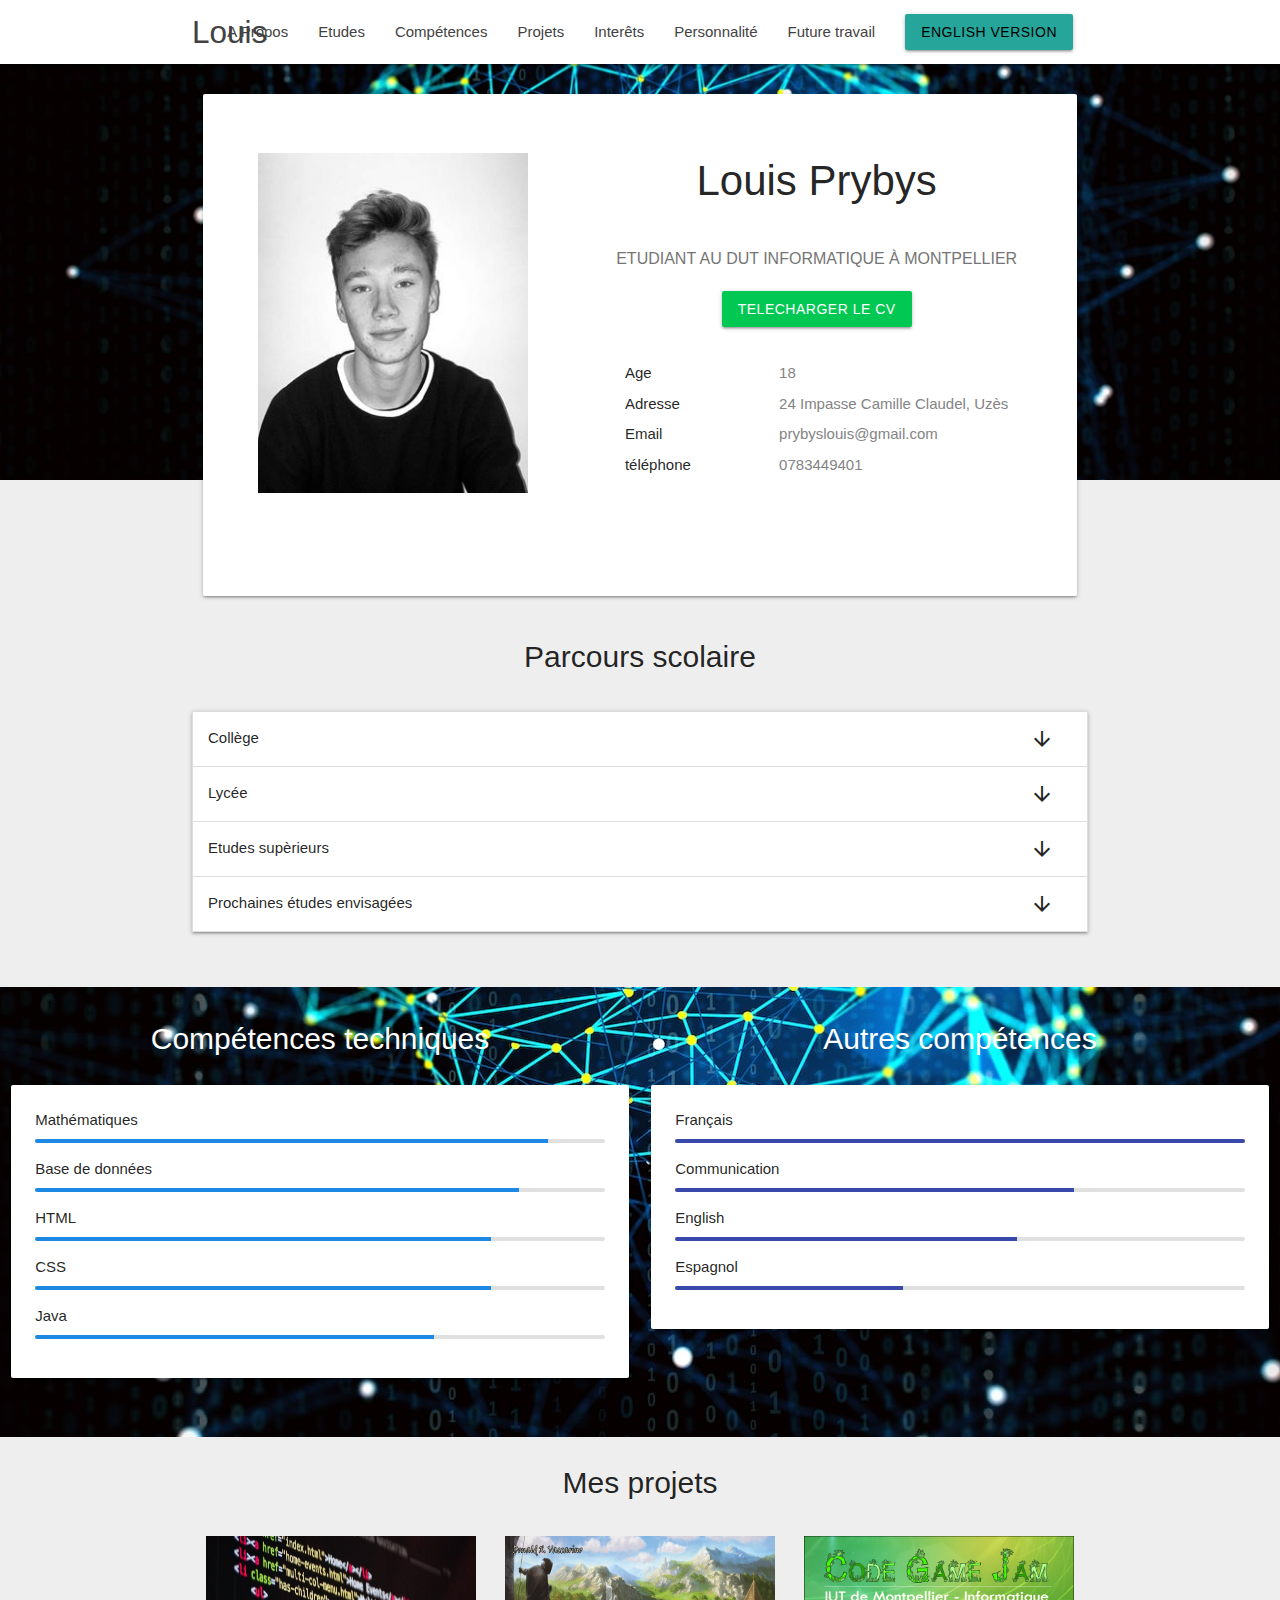
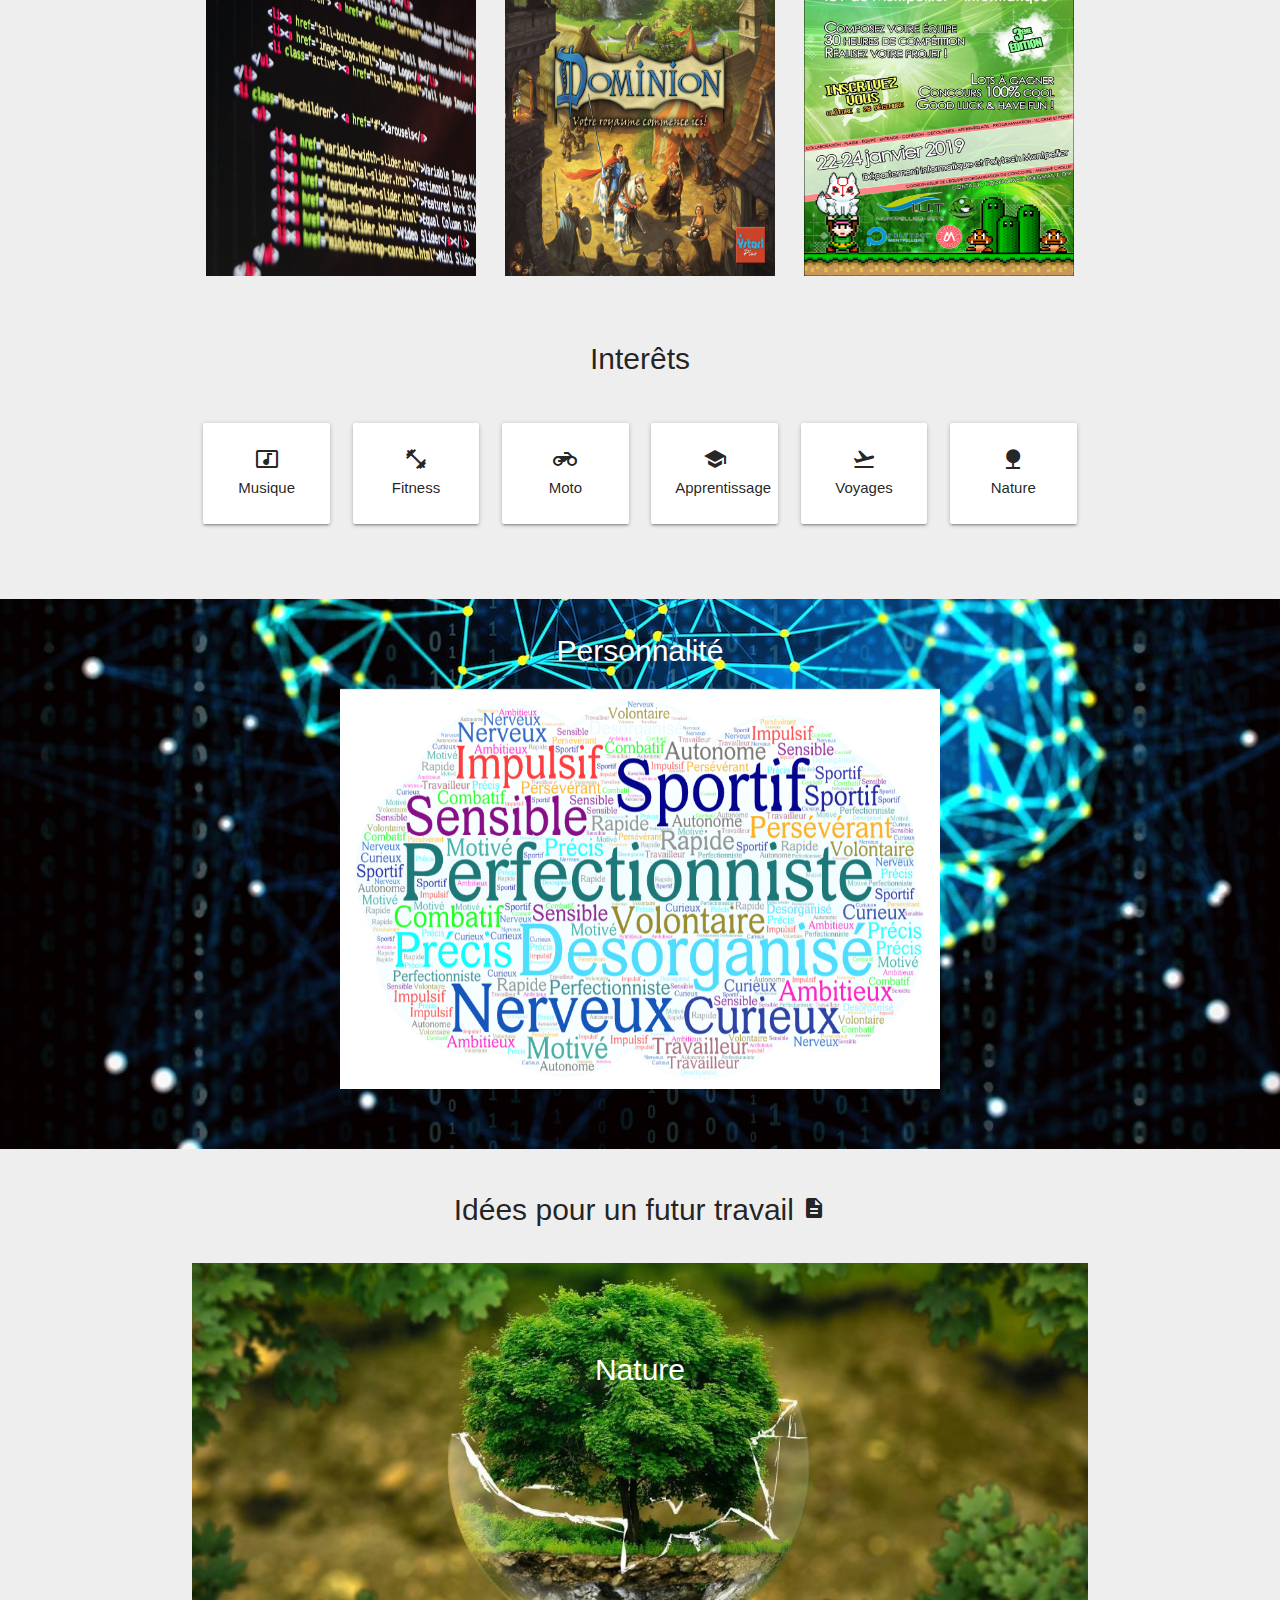
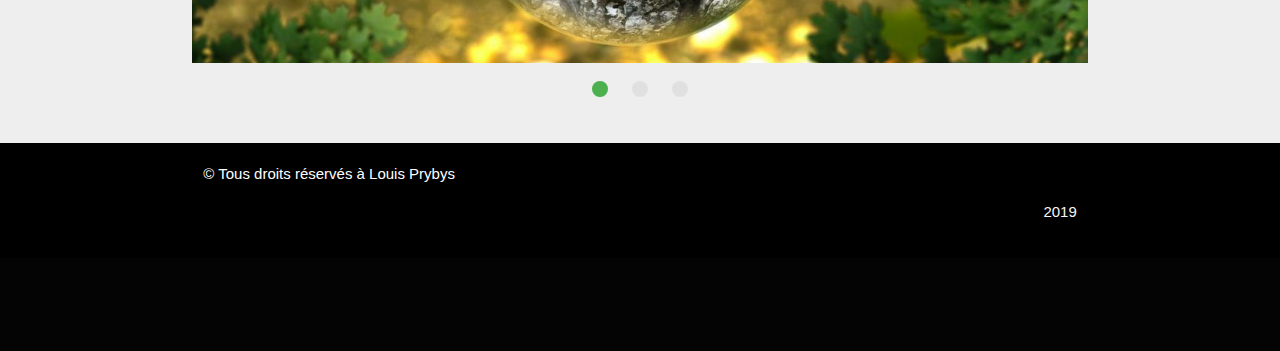
==== index1.html @ 8a9b7760 "Add files via upload" ====
<!DOCTYPE html>
<html>
	<head>
		<title>Personal Website</title>
		<meta charset="utf-8">
		<!--Import Google Icon Font-->
		<link href="https://fonts.googleapis.com/icon?family=Material+Icons" rel="stylesheet">
		<!-- Social media Font -->
		<link rel="stylesheet" href="https://d1azc1qln24ryf.cloudfront.net/114779/Socicon/style-cf.css?9ukd8d">
		<!-- Materialize: Compiled and minified CSS -->
		<link rel="stylesheet" href="https://cdnjs.cloudflare.com/ajax/libs/materialize/1.0.0/css/materialize.min.css">
		<link rel="stylesheet" type="text/css" href="./accueilstyle.css">
		<!--Let browser know website is optimized for mobile-->
		<meta name="viewport" content="width=device-width, initial-scale=1.0"/>
	</head>
	<body class="grey lighten-3">
		<header>
			<div class="header-bg"></div>
			<nav class="nav-wraper white">
				<div class="container">
					<a href="#" class="brand-logo grey-text text-darken-3">Louis</a>
					<a data-target="sidenav" class="sidenav-trigger grey-text text-darken-3"><i class="material-icons">menu</i></a>
					<ul id="nav-mobile" class="right hide-on-med-and-down">
						<li><a class="grey-text text-darken-3" href="#about">A Propos</a></li>
						<li><a class="grey-text text-darken-3" href="#school">Etudes</a></li>
						<li ><a class="grey-text text-darken-3" href="#skills">Compétences</a></li>
						<li><a class="grey-text text-darken-3" href="#projects">Projets</a></li>
						<li ><a class="grey-text text-darken-3" href="#interests">Interêts</a></li>
						<li><a class="grey-text text-darken-3" href="#personnality">Personnalité</a></li>
						<li ><a class="grey-text text-darken-3" href="#futurejob">Future travail</a></li>
						<li ><a class="waves-effect waves-light btn black-text text-darken-1" href="./index.html">English Version</a></li>
					</ul>
				</div>
			</nav>
		</header>
		<ul id="sidenav" class="sidenav">
			<li><a class="grey-text text-darken-3" href="#about">A propos</a></li>
			<li><a class="grey-text text-darken-3" href="#school">Etudes</a></li>
			<li ><a class="grey-text text-darken-3" href="#skills">Compétences</a></li>
			<li><a class="grey-text text-darken-3" href="#projects">Projets</a></li>
			<li ><a class="grey-text text-darken-3" href="#interests">Interêts</a></li>
			<li><a class="grey-text text-darken-3" href="#personnality">Personnalité</a></li>
			<li ><a class="grey-text text-darken-3" href="#futurejob">Future travail</a></li>
			<li ><a class="waves-effect waves-light btn black-text text-darken-1" href="./pageaccueil.html">English Version</a></li>
		</ul>
		<div class="wrapper container">
			<!-- first card with personal info -->
			<div class="row">
				<div class="col s12">
					<div class="card">
						<div class="card-content ">
							<div class="row ">
								<div class="col s12 l5 center">
									<img class="responsive-img avatar" src="./image/Louis.jpg" alt="Image de Louis">
									<ul class="social-icons">
										<li>
											<a target="_blank" href="https://www.facebook.com/louis.prybys.7" class="pure-button button-socicon"><span class="socicon socicon-facebook grey-text text-darken-1"></span></a>
										</li>
										<li>
											<a target="_blank" href="https://www.instagram.com/louisprybys/?hl=fr" class="pure-button button-socicon"><span class="socicon socicon-linkedin grey-text text-darken-1"></span></a>
										</li>
										<li>
											<a target="_blank" href="https://www.linkedin.com/in/louis-prybys-404544171/" class="pure-button button-socicon"><span class="socicon socicon-instagram grey-text text-darken-1"></span></a>
										</li>
									</ul>
								</div>
								<div class="col s12 l7 info center">
									<h1 id="about" class="scrollspy">Louis Prybys</h1>
									<p class="grey-text text-darken-1 student">
										Etudiant au DUT informatique à Montpellier
									</p>
									<div class="student">
										<a class="waves-effect waves-light btn green accent-4" href="./docs/CV.pdf" target="_blank" download id="CV">TELECHARGER LE CV</a>
									</div>
									<ul class="student">
										<li>
											<span class="profile-title">Age</span>
											<span class="profile-desc">18</span>
										</li>
										<li>
											<span class="profile-title">Adresse</span>
											<span class="profile-desc">24 Impasse Camille Claudel, Uzès</span>
										</li>
										<li>
											<span class="profile-title">Email</span>
											<span class="profile-desc">prybyslouis@gmail.com</span>
										</li>
										<li>
											<span class="profile-title">téléphone</span>
											<span class="profile-desc">0783449401</span>
										</li>
									</ul>
								</div>
							</div>
						</div>
					</div>
				</div>
			</div>
			<div>
				<h3 id="school" class="padding">Parcours scolaire</h3>
				<ul class="collapsible">
					<li>
						<div class="collapsible-header">
							Collège
							<i class="fleche material-icons">arrow_downward</i>
						</div>
						<div class="collapsible-body">
							<span>Etudiant au Collège Jean Louis Trintignant,30700 Uzès. <br>Brevet des collèges : Mention Bien.</span>
						</div>
					</li>
					<li>
						<div class="collapsible-header">
							Lycée
							<i class=" fleche material-icons">arrow_downward</i>
						</div>
						<div class="collapsible-body">
							<span>Etudiant au Lycée Charles Gide, 30700 Uzès. <br>Baccalauréat : AB Mention.</span>
						</div>
					</li>
					<li>
						<div class="collapsible-header">
							Etudes supèrieurs
							<i class="fleche material-icons">arrow_downward</i>
						</div>
						<div class="collapsible-body">
							<span>Etudiant DUT informatique de Montpellier. Première année.</span>
						</div>
					</li>
					<li>
						<div class="collapsible-header">
							Prochaines études envisagées
							<i class="fleche material-icons">arrow_downward</i>
						</div>
						<div class="collapsible-body">
							<span>Ecoles d'ingénieurs (Ecole des Mines ou Polytech).</span>
						</div>
					</li>
				</ul>
			</div>
		</div>
		<!-- Skills -->
		<div class="parallax-container">
			<div class="parallax">
				<img alt="Image parallax" src="./image/artifi.jpg">
			</div>
			<div class="row">
				<div class="col s12 l6">
					<h2 id="skills" class="scrollspy">Compétences techniques</h2>
					<div class="card">
						<div class="card-content">
							<div>
								Mathématiques
							</div>
							<div class="progress grey lighten-2">
								<div class="determinate blue darken-1" style="width: 90%"></div>
							</div>
							<div>
								Base de données
							</div>
							<div class="progress grey lighten-2">
								<div class="determinate blue darken-1" style="width: 85%"></div>
							</div>
							<div>
								HTML
							</div>
							<div class="progress grey lighten-2">
								<div class="determinate blue darken-1" style="width: 80%"></div>
							</div>
							<div>
								CSS
							</div>
							<div class="progress grey lighten-2">
								<div class="determinate blue darken-1" style="width: 80%"></div>
							</div>
							<div>
								Java
							</div>
							<div class="progress grey lighten-2">
								<div class="determinate blue darken-1" style="width: 70%"></div>
							</div>
						</div>
					</div>
				</div>
				<div class="col s12 l6">
					<h2 class="scrollspy">Autres compétences</h2>
					<div class="card">
						<div class="card-content">
							<div>
								Français
							</div>
							<div class="progress grey lighten-2">
								<div class="determinate indigo darken-1" style="width: 100%"></div>
							</div>
							<div>
								Communication
							</div>
							<div class="progress grey lighten-2">
								<div class="determinate indigo darken-1" style="width: 70%"></div>
							</div>
							<div>
								English
							</div>
							<div class="progress grey lighten-2">
								<div class="determinate indigo darken-1" style="width: 60%"></div>
							</div>
							<div>
								Espagnol
							</div>
							<div class="progress grey lighten-2">
								<div class="determinate  indigo darken-1" style="width: 40%"></div>
							</div>
						</div>
					</div>
				</div>
			</div>
		</div>
		<div class="row large center">
			<h3 id="projects" class="padding">Mes projets</h3>
			<div class="col l4 m6 s12">
				<img class="responsive-img " src="./image/code.jpg" alt="Image projects" onclick="toggle_text('span_txt');">
				<br />
				<span id="span_txt" style="display: none;">Code : j'ai réalisé avec mon équipe un site à l'aide du cms joomla.<a target="_blank" href="https://iut-info-projet.cloudaccess.host/index.php">Notre site</a></span>
			</div>
			<div class="col l4 m6 s12">
				<img class="responsive-img" src="./image/game.jpg" alt="Image projects" onclick="toggle_text1('span_txt1');">
				<br />
				<span id="span_txt1" style="display: none;">Game :Dans le cadre du DUT nous avons conçu un jeu de société entièrement en java.</span>
			</div>
			<div class="col l4 m6 s12">
				<img class="responsive-img jam" src="./image/jam.jpg" alt="Image projects" onclick="toggle_text2('span_txt2');">
				<br />
				<span id="span_txt2" style="display: none;">Jam :J'ai participé à la conception d'un jeu vidéo en groupe de 5. Le concours durait 30 heures d'affilés et cela m'a permit de repousser mes limites à la fois physiques et intellectuel.<a href="./amarok/amarok.html">Jouer</a></span>
			</div>
		</div>
		<div class="wrapper container">
			<div class="interests">
				<h3 id="interests" class="scrollspy">Interêts</h3>
				<div class="row interests">
					<div class="col s6 m4 l2">
						<div class="card">
							<div class="card-content center">
								<div>
									<i class="material-icons">music_video</i>
								</div>
								<div>
									Musique
								</div>
							</div>
						</div>
					</div>
					<div class="col s6 m4 l2">
						<div class="card">
							<div class="card-content center">
								<div>
									<i class="material-icons">fitness_center</i>
								</div>
								<div>
									Fitness
								</div>
							</div>
						</div>
					</div>
					<div class="col s6 m4 l2">
						<div class="card">
							<div class="card-content center">
								<div>
									<i class="material-icons">motorcycle</i>
								</div>
								<div>
									Moto
								</div>
							</div>
						</div>
					</div>
					<div class="col s6 m4 l2">
						<div class="card">
							<div class="card-content center">
								<div>
									<i class="material-icons">school</i>
								</div>
								<div>
									Apprentissage
								</div>
							</div>
						</div>
					</div>
					<div class="col s6 m4 l2">
						<div class="card">
							<div class="card-content center">
								<div>
									<i class="material-icons">flight_takeoff</i>
								</div>
								<div>
									Voyages
								</div>
							</div>
						</div>
					</div>
					<div class="col s6 m4 l2">
						<div class="card">
							<div class="card-content center">
								<div>
									<i class="material-icons">nature</i>
								</div>
								<div>
									Nature
								</div>
							</div>
						</div>
					</div>
				</div>
			</div>
		</div>
		<div class="parallax-container para">
			<div class="parallax">
				<img alt="Image parallax" src="./image/artifi.jpg">
			</div>
			<div class="positionnuage">
				<h2 id="personnality">Personnalité</h2>
				<img class="materialboxed" alt="Image de mon nuage de mots" src="./image/cloud.png">
			</div>
		</div>
		<div class="think">
			<h3 id="futurejob" class="padding scrollspy" >Idées pour un futur travail <i class="material-icons">description</i></h3>
		</div>
		<div class="wrapper container">
			<div class="slider">
				<ul class="slides">
					<li>
						<img src="./image/nature.jpg" alt="Image de mon future domaine d'activité">
						<div class="caption center-align">
							<h3>Nature</h3>
						</div>
					</li>
					<li>
						<img src="./image/espace.jpg" alt="Image de mon future domaine d'activité">
						<div class="caption left-align">
							<h3>Espace</h3>
						</div>
					</li>
					<li>
						<img src="./image/technologie-informatique.png" alt="Image de mon future domaine d'activité">
						<div class="caption right-align">
							<h3>Technologies</h3>
						</div>
					</li>
				</ul>
			</div>
		</div>
		<footer class="page-footer">
			<div class="container">
				<div class="row">
					<div class="col l16 s12">
						© Tous droits réservés à Louis Prybys
					</div>
					<div class="col l16 s12">
						<p class="grey-text text-lighten-4 right">
							2019
						</p>
					</div>
				</div>
			</div>
			<div class="footer-copyright">
				<div class="container">
					<div class="row">
						<div class="col l12 s12">
							<ul class="social-icons left">
								<li>
									<a target="_blank" href="https://www.facebook.com/louis.prybys.7" class="pure-button button-socicon"><span class="socicon socicon-facebook white-text text-darken-1"></span></a>
								</li>
								<li>
									<a target="_blank" href="https://www.instagram.com/louisprybys/?hl=fr" class="pure-button button-socicon"><span class="socicon socicon-linkedin white-text text-darken-1"></span></a>
								</li>
								<li>
									<a target="_blank" href="https://www.linkedin.com/in/louis-prybys-404544171/" class="pure-button button-socicon"><span class="socicon socicon-instagram white-text text-darken-1"></span></a>
								</li>
							</ul>
						</div>
					</div>
				</div>
			</div>
		</footer>
		<a class="back-to-top" href="#"><img alt="Back to Top" src="./image/fleche.png" data-jpibfi-post-excerpt="" data-jpibfi-post-url="http://www.cdl-graphicart.com/un-bouton-back-to-top-fluide-grace-a-jquery/" data-jpibfi-post-title="Un bouton "back to top" fluide grâce à jQuery" data-jpibfi-src="https://lh3.googleusercontent.com/-3RldGtL2azw/VrOzk609bmI/AAAAAAAABMw/xk8QnsFub7Q/s70-Ic42/BackToTop.png" ></a>
		<!-- Compiled and minified JavaScript -->
		<script src="https://ajax.googleapis.com/ajax/libs/jquery/3.3.1/jquery.min.js"></script>
		<script src="https://cdnjs.cloudflare.com/ajax/libs/materialize/1.0.0/js/materialize.min.js"></script>
		<script>
			$(document).ready(function(){
				$('.scrollspy').scrollSpy();
			});
		</script>
		<!-- Javascript for sidenav -->
		<script>
			$(document).ready(function(){
				$('.sidenav').sidenav();
			});
		</script>
		<!-- Javascript for slider -->
		<script type="text/javascript">
			$(document).ready(function(){
				$('.slider').slider();
			});
		</script>
		<!-- Javascript for parallax -->
		<script>
			$(document).ready(function(){
				$('.parallax').parallax();
			});
		</script>
		<script>
			$(document).ready(function(){
				$('.parallax1').parallax();
			});
		</script>
		<!-- Javascript for touchdown -->
		<script>
			$(document).ready(function(){
				$('.collapsible').collapsible();
			});
		</script>
		<script>
			$(document).ready(function(){
				$('.materialboxed').materialbox();
				  
			});
		</script>
		<!-- Javascript for projects -->
		<script>
			function toggle_text(id) {
				var span = document.getElementById(id);
				if(span.style.display == "none") {
					span.style.display = "inline";
				}
				else {
					span.style.display = "none";
				}
			}
			function toggle_text1(id) {
				var span = document.getElementById(id);
				if(span.style.display == "none") {
					span.style.display = "inline";
				}
				else {
					span.style.display = "none";
				}
			}
			function toggle_text2(id) {
				var span = document.getElementById(id);
				if(span.style.display == "none") {
					span.style.display = "inline";
				}
				else {
					span.style.display = "none";
				}
			}
		</script>
		<!-- Javascript for menu -->
		<script>
			$('a[href^="#"]').click(function(){
				var the_id = $(this).attr("href");
				var duration = 700;
				if (the_id === '#') {
					return;
				}
				$('html, body').animate({
					scrollTop:$(the_id).offset().top
				}
				, duration);
				return false;
			});
		</script>
		<!-- Javascript for backtotop -->
		<script>
			jQuery(document).ready(function() {
				var offset = 220;
				var duration = 1000;
				jQuery(window).scroll(function() {
					if (jQuery(this).scrollTop() > offset) {
						jQuery('.back-to-top').fadeIn(duration);
					}
					 else {
						jQuery('.back-to-top').fadeOut(duration);
					}
				});
				jQuery('.back-to-top').click(function(event) {
					event.preventDefault();
					jQuery('html, body').animate({
						scrollTop: 0
					}
					, duration);
					return false;
				}
				)
			});
		</script>
	</body>
</html>
---- accueilstyle.css ----
.wrapper
{
  max-width: 970px;
  top: 0px;
  padding-bottom: 40px;
}

.profile-title
{
  display: inline-block;
  width: 150px;
  margin-bottom: 8px;
}

.student
{
  padding-top: 20px;
}

.padding
{
  padding-bottom: 20px;
}

.think
{
  padding-top: 15px;
}

.large
{
  width: 70%;
  padding-bottom: 30px;
}

.page-footer
{
  background-color: black;
}

.pro
{
  width: 100%;
}

.parallax-container
{
  height: 450px;
}

.parallax-container.para
{
  height: 550px;
}

.positionnuage
{
  margin-left: auto;
  margin-right: auto;
  width: 600px;
}

#utile
{
  background-color: white;
  padding-bottom: 30px;
  width: 50%;
}

.mots
{
  width: 40%;
}

.header-bg
{
  position: absolute;
  top: 0;
  left: 0;
  right: 0;
  z-index: -1;
  background-size: cover;
  background-repeat: no-repeat;
  background-position: center;
  background-image: url(./image/artifi.jpg);
  height: 480px;
}

.avatar
{
  min-width: 100px;
}

.card1
{
  text-align: right;
}

.card
{
  margin: 2rem 0 1rem 0;
}

.page
{
  text-decoration: none;
  color: white;
}

.fleche
{
  margin-left: auto;
}

.flecheretour
{
  height: 40px;
  width: 40px;
}

.profile-desc
{
  display: inline-block;
  color: #848484;
}

.social-icons li
{
  display: inline-block;
  padding: 0px 9px;
}

img.avatar
{
  margin-top: 35px;
  width: 230px;
}

.info ul
{
  display: inline-block;
  text-align: left;
}

#fleche
{
  margin-left: auto;
}

h1
{
  font-size: 42px;
  line-height: 42px;
}

h2
{
  font-size: 30px;
  text-align: center;
  color: white;
}

h3
{
  text-align: center;
  font-size: 30px;
}

.info p
{
  font-size: 16px;
  font-weight: 500;
  text-transform: uppercase;
}

.interests > div
{
  padding: 0px;
}

img.responsive-img
{
  height: 340px;
  width: 270px;
}

.slider
{
  margin:0px auto;
  padding-bottom: 20px;
}

div#page
{
  max-width: 900px;
  margin-left: auto;
  margin-right: auto;
  padding: 20px;
}

.back-to-top
{
  position: fixed;
  bottom: 2em;
  right: 0px;
  text-decoration: none;
  font-size: 12px;
  padding: 1em;
  display: none;
}

.back-to-top:hover
{
  text-decoration: none;
}

.back-to-top img
{
  width: 60px;
  opacity: .7;
  filter: alpha(opacity=20);
  transition: all .4s ease-out;
  -o-transition: all .5s ease-out;
  -moz-transition: all .4s ease-out;
  -webkit-transition: all .4s ease-out;
}

.back-to-top img:hover
{
  text-decoration: none;
  opacity: .9;
}

.materialboxed
{
  width: 600px;
  height: 400px;
}

.display
{
  display:none;
}

@media screen and (max-width: 992px)
{
  .display1
  {
    display: none;
  }

  .parallax-container
  {
    height: 800px;
  }

  .parallax-container.para
  {
    height: 380px;
  }

  .materialboxed
  {
    width: 400px;
    height: 250px;
  }

  .positionnuage
  {
    margin-left: auto;
    margin-right: auto;
    width: 400px;
  }
}

@media screen and (max-width: 600px)
{
  .parallax-container.para
  {
    height: 320px;
  }

  .materialboxed
  {
    width: 250px;
    height: 180px;
  }

  .positionnuage
  {
    margin-left: auto;
    margin-right: auto;
    width: 250px;
  }
}
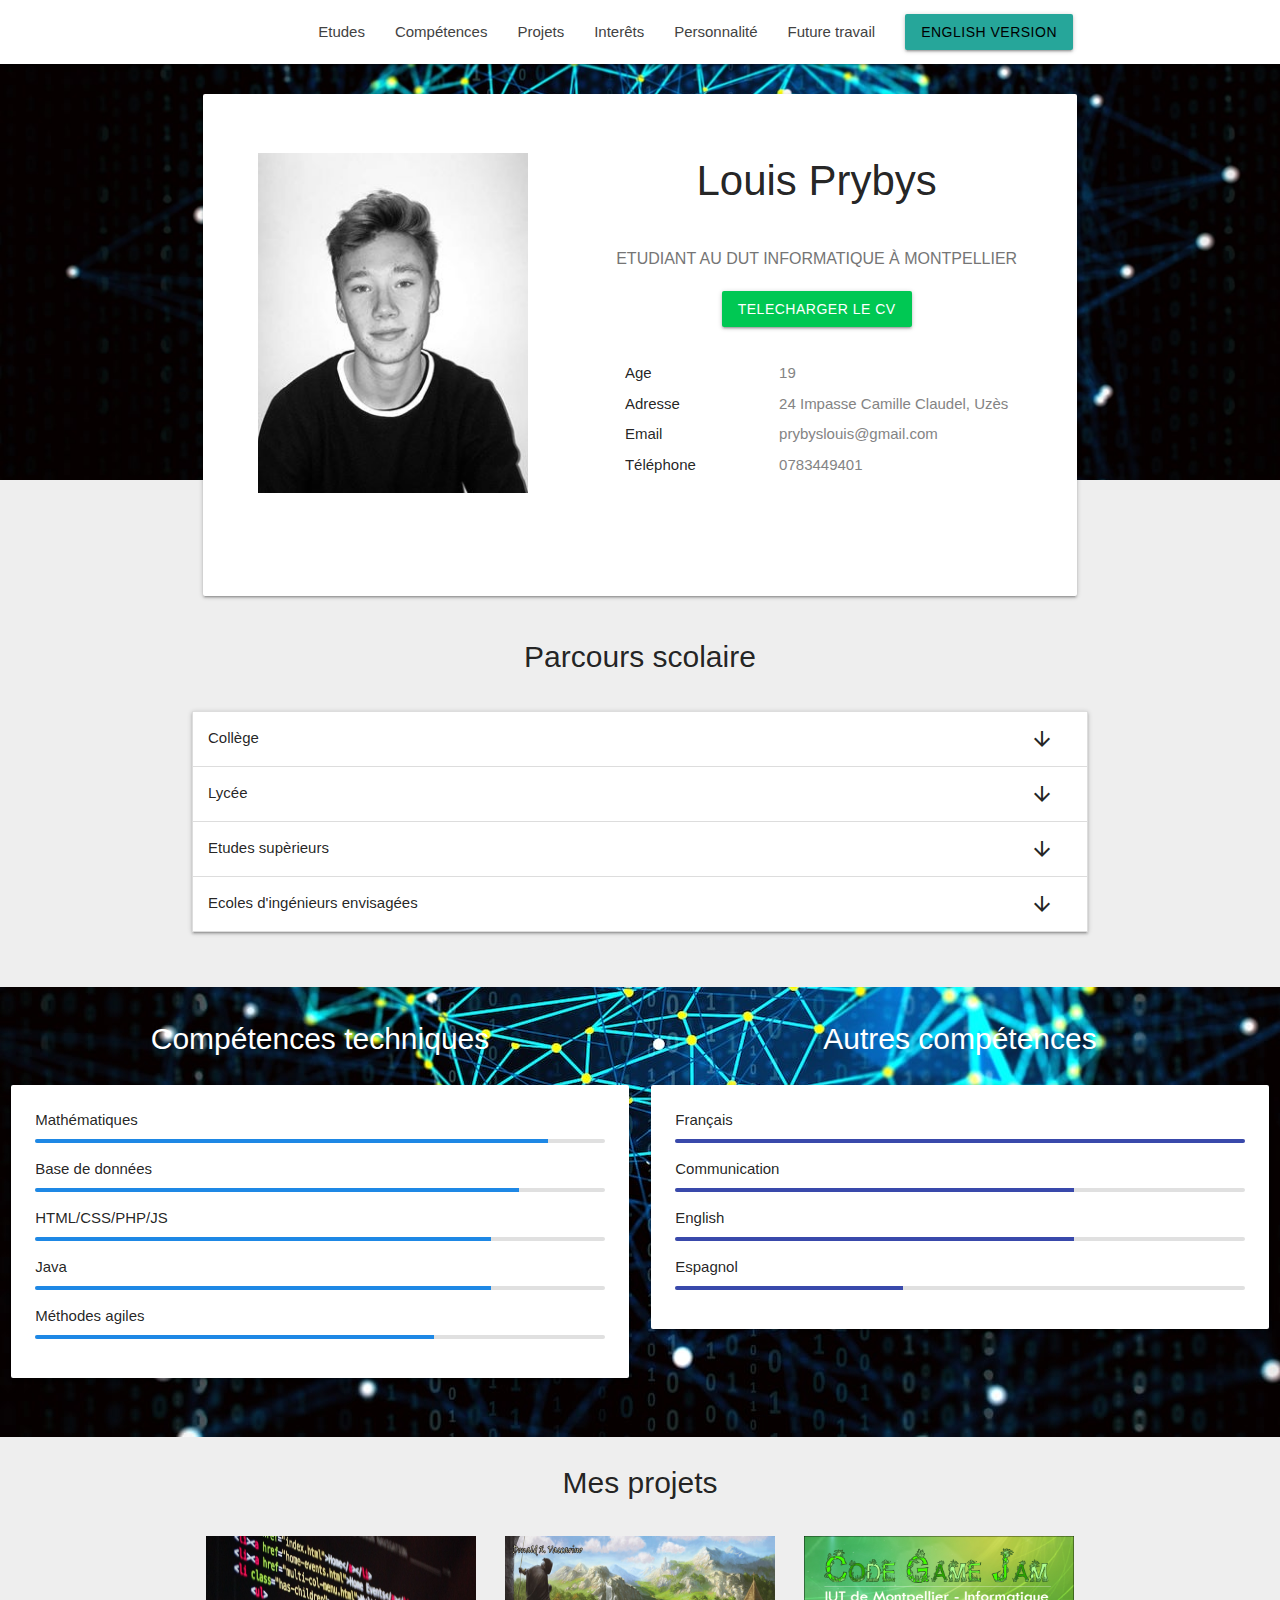
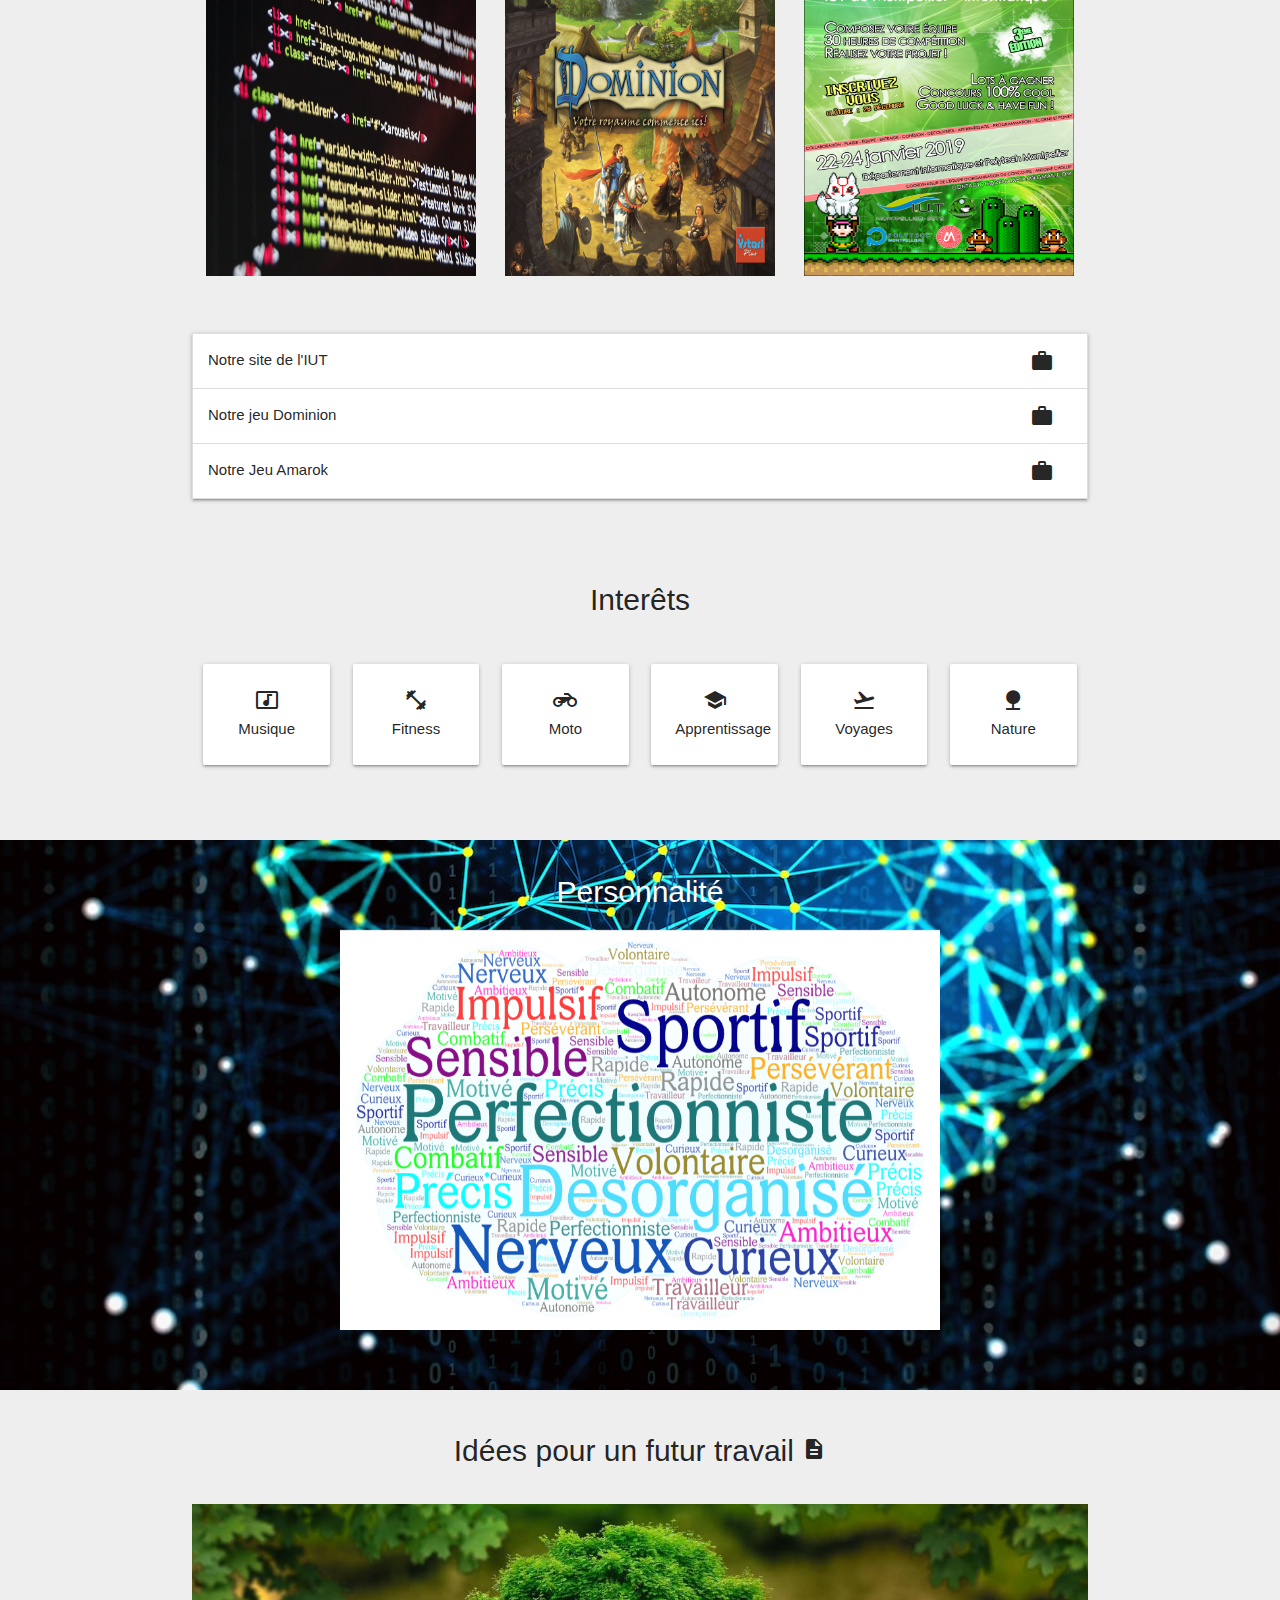
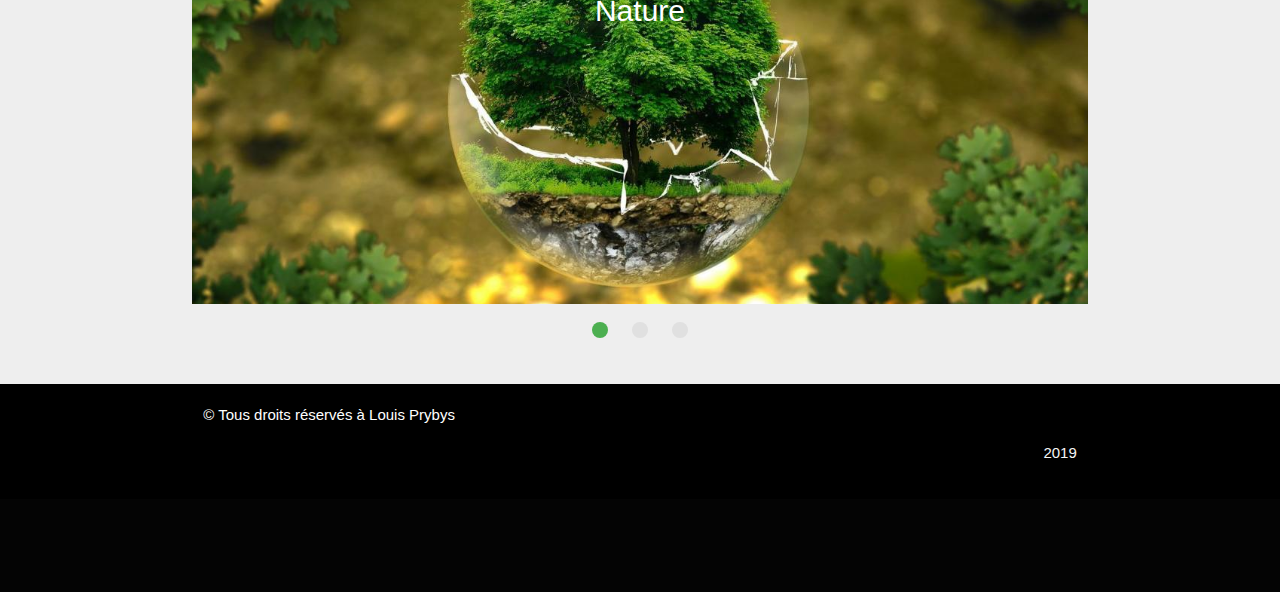
==== commit 794e5dce: "Changement" ====
--- a/index1.html
+++ b/index1.html
@@ -1,7 +1,7 @@
 <!DOCTYPE html>
 <html>
 	<head>
-		<title>Personal Website</title>
+		<title>Site Personnel</title>
 		<meta charset="utf-8">
 		<!--Import Google Icon Font-->
 		<link href="https://fonts.googleapis.com/icon?family=Material+Icons" rel="stylesheet">
@@ -18,10 +18,8 @@
 			<div class="header-bg"></div>
 			<nav class="nav-wraper white">
 				<div class="container">
-					<a href="#" class="brand-logo grey-text text-darken-3">Louis</a>
 					<a data-target="sidenav" class="sidenav-trigger grey-text text-darken-3"><i class="material-icons">menu</i></a>
 					<ul id="nav-mobile" class="right hide-on-med-and-down">
-						<li><a class="grey-text text-darken-3" href="#about">A Propos</a></li>
 						<li><a class="grey-text text-darken-3" href="#school">Etudes</a></li>
 						<li ><a class="grey-text text-darken-3" href="#skills">Compétences</a></li>
 						<li><a class="grey-text text-darken-3" href="#projects">Projets</a></li>
@@ -57,10 +55,10 @@
 											<a target="_blank" href="https://www.facebook.com/louis.prybys.7" class="pure-button button-socicon"><span class="socicon socicon-facebook grey-text text-darken-1"></span></a>
 										</li>
 										<li>
-											<a target="_blank" href="https://www.instagram.com/louisprybys/?hl=fr" class="pure-button button-socicon"><span class="socicon socicon-linkedin grey-text text-darken-1"></span></a>
-										</li>
-										<li>
-											<a target="_blank" href="https://www.linkedin.com/in/louis-prybys-404544171/" class="pure-button button-socicon"><span class="socicon socicon-instagram grey-text text-darken-1"></span></a>
+											<a target="_blank" href="https://www.linkedin.com/in/louis-prybys-404544171/" class="pure-button button-socicon"><span class="socicon socicon-linkedin grey-text text-darken-1"></span></a>
+										</li>
+										<li>
+											<a target="_blank" href="https://www.instagram.com/louisprybys/?hl=fr" class="pure-button button-socicon"><span class="socicon socicon-instagram grey-text text-darken-1"></span></a>
 										</li>
 									</ul>
 								</div>
@@ -70,12 +68,12 @@
 										Etudiant au DUT informatique à Montpellier
 									</p>
 									<div class="student">
-										<a class="waves-effect waves-light btn green accent-4" href="./docs/CV.pdf" target="_blank" download id="CV">TELECHARGER LE CV</a>
+										<a class="waves-effect waves-light btn green accent-4" href="./docs/CVLouisPrybys.pdf" target="_blank" download id="CV">TELECHARGER LE CV</a>
 									</div>
 									<ul class="student">
 										<li>
 											<span class="profile-title">Age</span>
-											<span class="profile-desc">18</span>
+											<span class="profile-desc">19</span>
 										</li>
 										<li>
 											<span class="profile-title">Adresse</span>
@@ -86,7 +84,7 @@
 											<span class="profile-desc">prybyslouis@gmail.com</span>
 										</li>
 										<li>
-											<span class="profile-title">téléphone</span>
+											<span class="profile-title">Téléphone</span>
 											<span class="profile-desc">0783449401</span>
 										</li>
 									</ul>
@@ -128,11 +126,11 @@
 					</li>
 					<li>
 						<div class="collapsible-header">
-							Prochaines études envisagées
+							Ecoles d'ingénieurs envisagées
 							<i class="fleche material-icons">arrow_downward</i>
 						</div>
 						<div class="collapsible-body">
-							<span>Ecoles d'ingénieurs (Ecole des Mines ou Polytech).</span>
+							<span>Ecole des Mines d'Alès (admissible, en recherche d'alternance) .</span>
 						</div>
 					</li>
 				</ul>
@@ -161,19 +159,19 @@
 								<div class="determinate blue darken-1" style="width: 85%"></div>
 							</div>
 							<div>
-								HTML
+								HTML/CSS/PHP/JS
 							</div>
 							<div class="progress grey lighten-2">
 								<div class="determinate blue darken-1" style="width: 80%"></div>
 							</div>
 							<div>
-								CSS
+								Java
 							</div>
 							<div class="progress grey lighten-2">
 								<div class="determinate blue darken-1" style="width: 80%"></div>
 							</div>
 							<div>
-								Java
+								Méthodes agiles
 							</div>
 							<div class="progress grey lighten-2">
 								<div class="determinate blue darken-1" style="width: 70%"></div>
@@ -201,7 +199,7 @@
 								English
 							</div>
 							<div class="progress grey lighten-2">
-								<div class="determinate indigo darken-1" style="width: 60%"></div>
+								<div class="determinate indigo darken-1" style="width: 70%"></div>
 							</div>
 							<div>
 								Espagnol
@@ -219,19 +217,56 @@
 			<div class="col l4 m6 s12">
 				<img class="responsive-img " src="./image/code.jpg" alt="Image projects" onclick="toggle_text('span_txt');">
 				<br />
-				<span id="span_txt" style="display: none;">Code : j'ai réalisé avec mon équipe un site à l'aide du cms joomla.<a target="_blank" href="https://iut-info-projet.cloudaccess.host/index.php">Notre site</a></span>
+				<span id="span_txt" style="display: none;">Code : j'ai réalisé avec mon équipe un site à l'aide du cms joomla.<a target="_blank" href="https://iut-info-projet.cloudaccess.host/index.php"> Notre site</a></span>
 			</div>
 			<div class="col l4 m6 s12">
 				<img class="responsive-img" src="./image/game.jpg" alt="Image projects" onclick="toggle_text1('span_txt1');">
 				<br />
-				<span id="span_txt1" style="display: none;">Game :Dans le cadre du DUT nous avons conçu un jeu de société entièrement en java.</span>
+				<span id="span_txt1" style="display: none;">Game :Dans le cadre du DUT nous avons conçu un jeu de société entièrement en java.<a target="_blank" href="https://dominion.zanapher.fr/login?next=%2Findex"> Jouer</a></span>
 			</div>
 			<div class="col l4 m6 s12">
 				<img class="responsive-img jam" src="./image/jam.jpg" alt="Image projects" onclick="toggle_text2('span_txt2');">
 				<br />
-				<span id="span_txt2" style="display: none;">Jam :J'ai participé à la conception d'un jeu vidéo en groupe de 5. Le concours durait 30 heures d'affilés et cela m'a permit de repousser mes limites à la fois physiques et intellectuel.<a href="./amarok/amarok.html">Jouer</a></span>
-			</div>
-		</div>
+				<span id="span_txt2" style="display: none;">Jam :J'ai participé à la conception d'un jeu vidéo en groupe de 5.<a target="_blank" href="./amarok/amarok.html"> Jouer</a></span>
+			</div>
+		</div>
+		<div class="wrapper container">
+		<ul class="collapsible">
+					<li>
+						<div class="collapsible-header">
+							Notre site de l'IUT
+							<i class="fleche material-icons">work</i>
+						</div>
+						<div class="collapsible-body">
+							<span>Dans le carde de la gestion de projet, nous avons réalisé ce projet en groupe de 6. La prise en main du logiciel utilisé était compliqué mais j'ai tout de même réussi à créer et paramétrer un forum entier. Le projet s'est étendu sur environ 2 mois et j'ai été impliqué dans ce projet intéressant durant une dizaines d'heures.<br>
+								<br>
+							Vous pouvez retrouvé notre site en cliquant sur la première image.</span>
+						</div>
+					</li>
+					<li>
+						<div class="collapsible-header">
+							Notre jeu Dominion
+							<i class=" fleche material-icons">work</i>
+						</div>
+						<div class="collapsible-body">
+							<span>En programmation nous avons effectué un jeu de société entièrement codé en java. Celui-ci a duré environ 1 mois, nous étions 4 à travailler sur le projet. J'ai plus précisémment été impliqué dans le code des différentes cartes permettant d'élaborer des stratégies particulières. <br>
+								<br>
+								Vous pouvez jouer à ce jeu en cliquant sur la deuxième image.</span>
+						</div>
+					</li>
+					<li>
+						<div class="collapsible-header">
+							Notre Jeu Amarok
+							<i class="fleche material-icons">work</i>
+						</div>
+						<div class="collapsible-body">
+							<span>A but lucratif et compétitif, j'ai participé à la création d'un jeu vidéo. En effet, nous avions 30 heures pour réaliser un jeu sur le thème de la forêt. Mon travail effectué était accès sur la réalisation des différents maps. J'ai aussi aider à écrire le code permettant de faire marcher le personnage. <br>
+								<br>
+								Vous pouvez jouer à notre jeu en cliquant sur la troisième image.</span>
+						</div>
+					</li>
+				</ul>
+			</div>
 		<div class="wrapper container">
 			<div class="interests">
 				<h3 id="interests" class="scrollspy">Interêts</h3>
@@ -369,10 +404,10 @@
 									<a target="_blank" href="https://www.facebook.com/louis.prybys.7" class="pure-button button-socicon"><span class="socicon socicon-facebook white-text text-darken-1"></span></a>
 								</li>
 								<li>
-									<a target="_blank" href="https://www.instagram.com/louisprybys/?hl=fr" class="pure-button button-socicon"><span class="socicon socicon-linkedin white-text text-darken-1"></span></a>
+									<a target="_blank" href="https://www.linkedin.com/in/louis-prybys-404544171/" class="pure-button button-socicon"><span class="socicon socicon-linkedin white-text text-darken-1"></span></a>
 								</li>
 								<li>
-									<a target="_blank" href="https://www.linkedin.com/in/louis-prybys-404544171/" class="pure-button button-socicon"><span class="socicon socicon-instagram white-text text-darken-1"></span></a>
+									<a target="_blank" href="https://www.instagram.com/louisprybys/?hl=fr" class="pure-button button-socicon"><span class="socicon socicon-instagram white-text text-darken-1"></span></a>
 								</li>
 							</ul>
 						</div>
